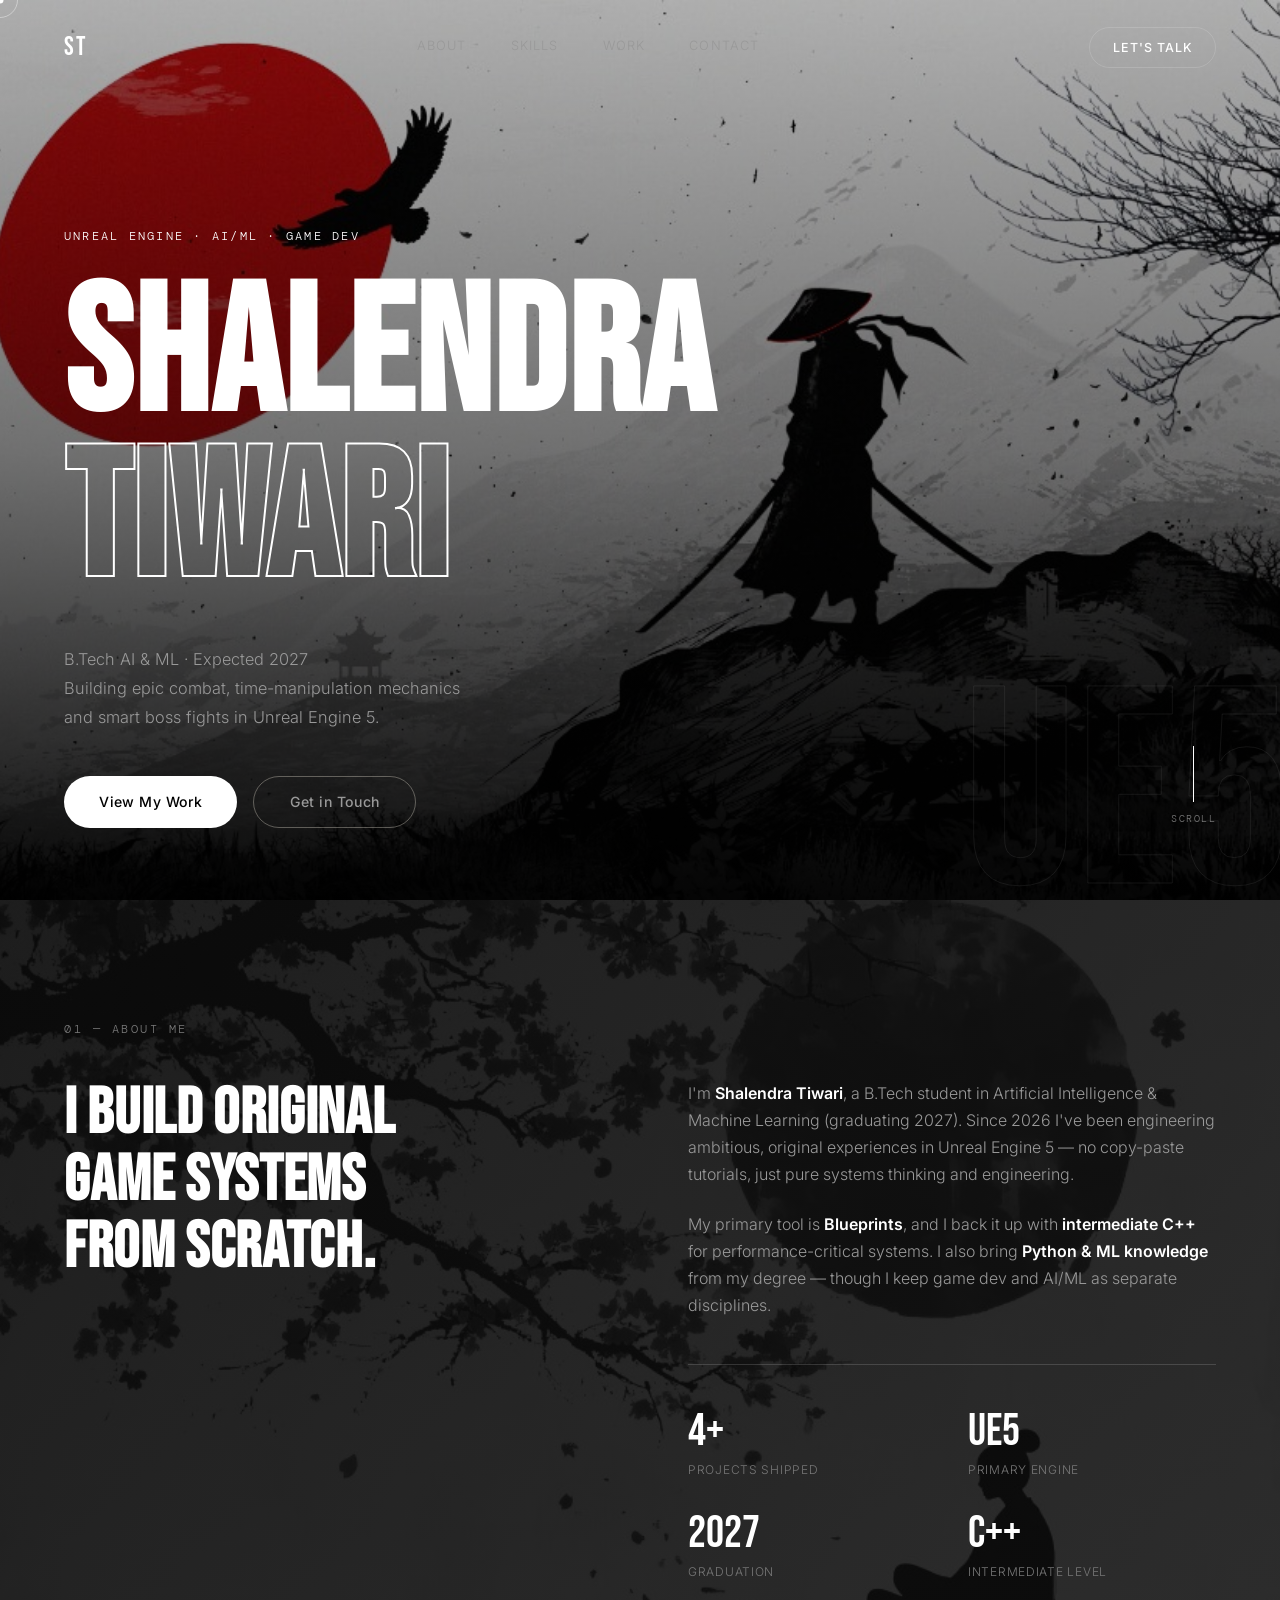
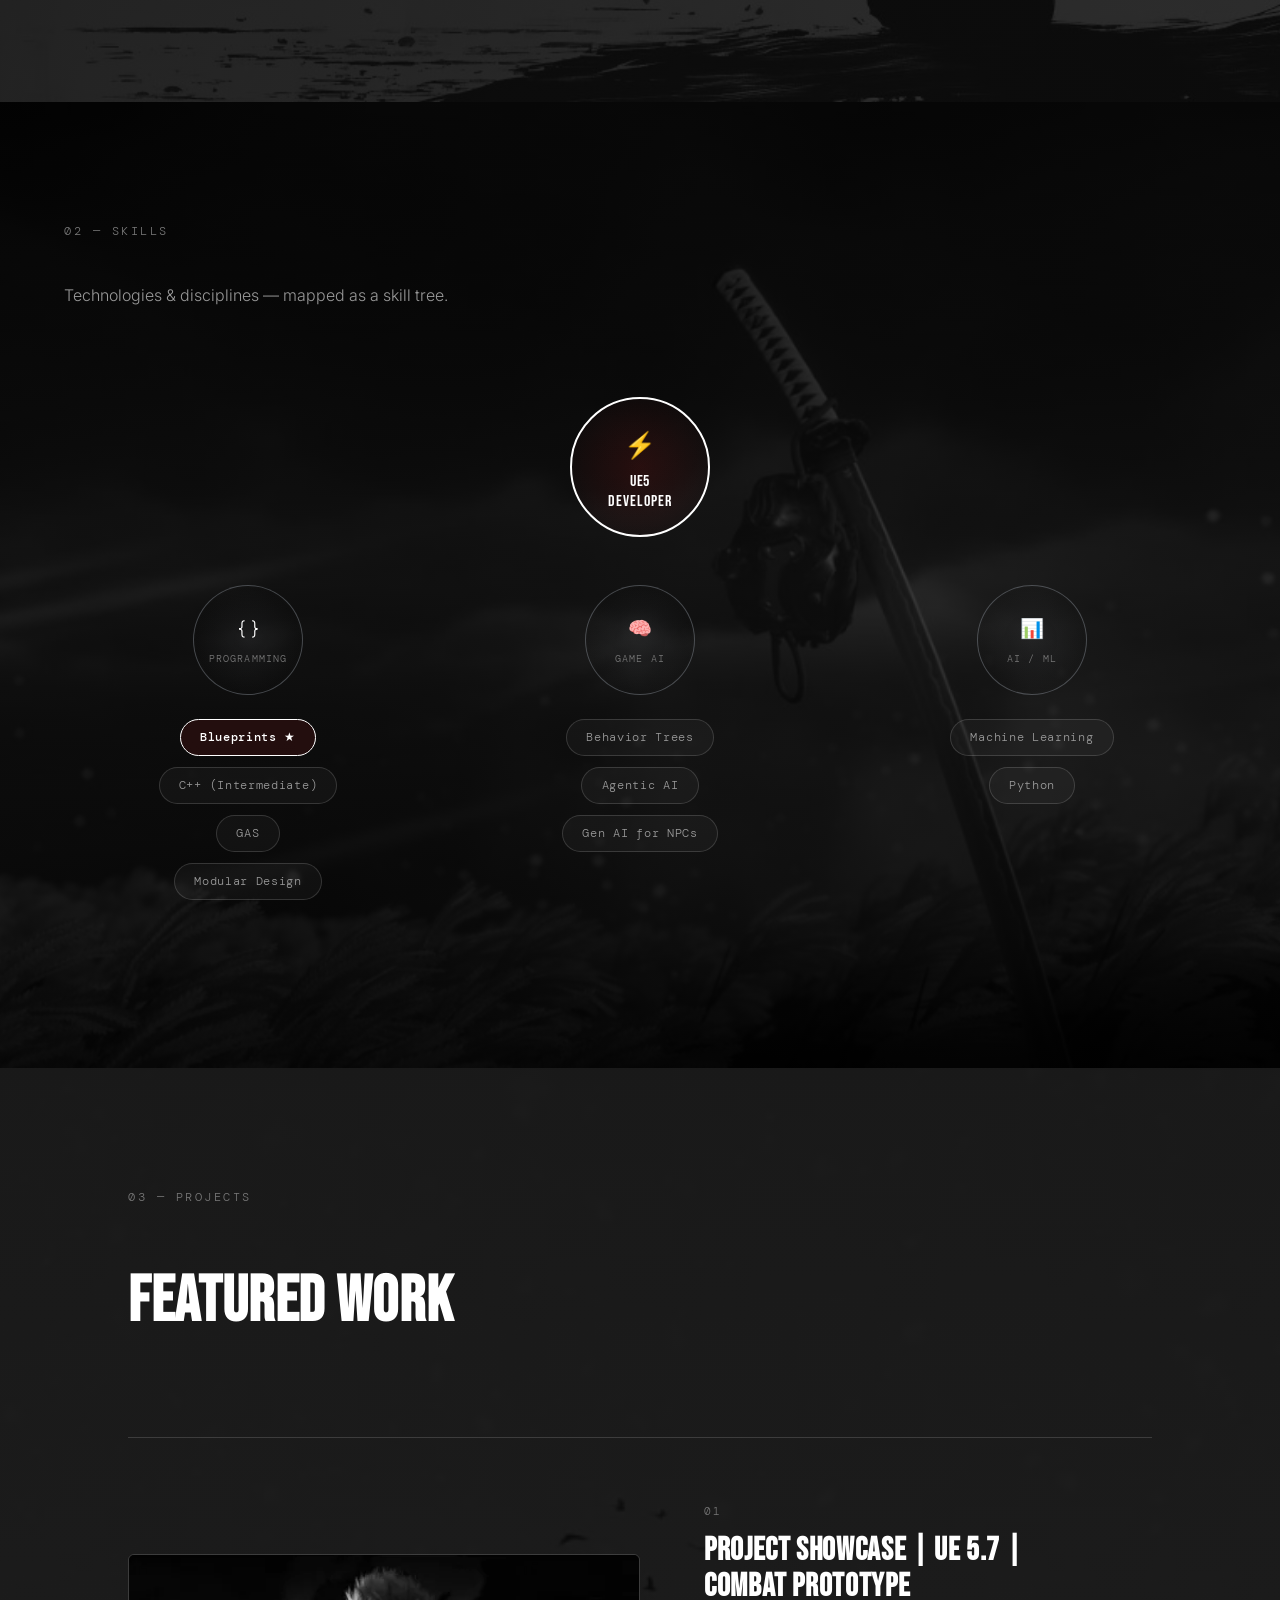
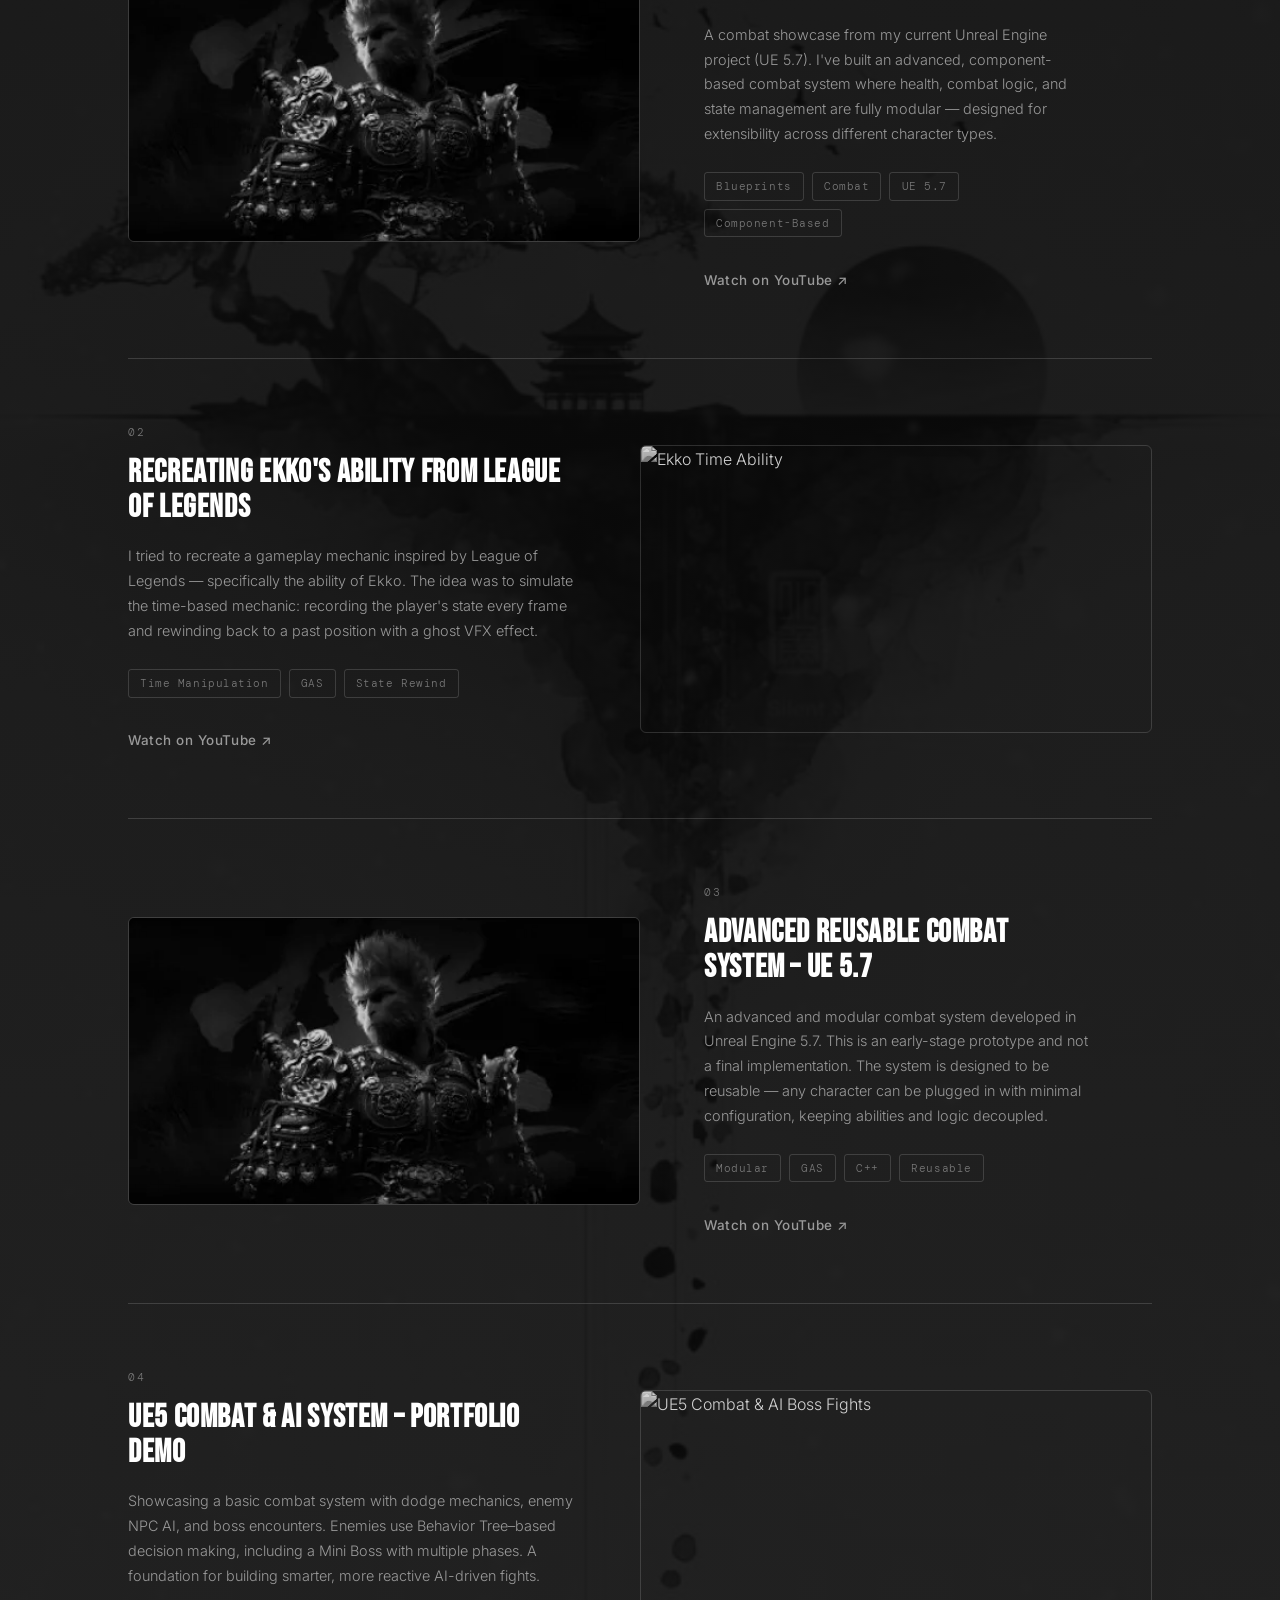
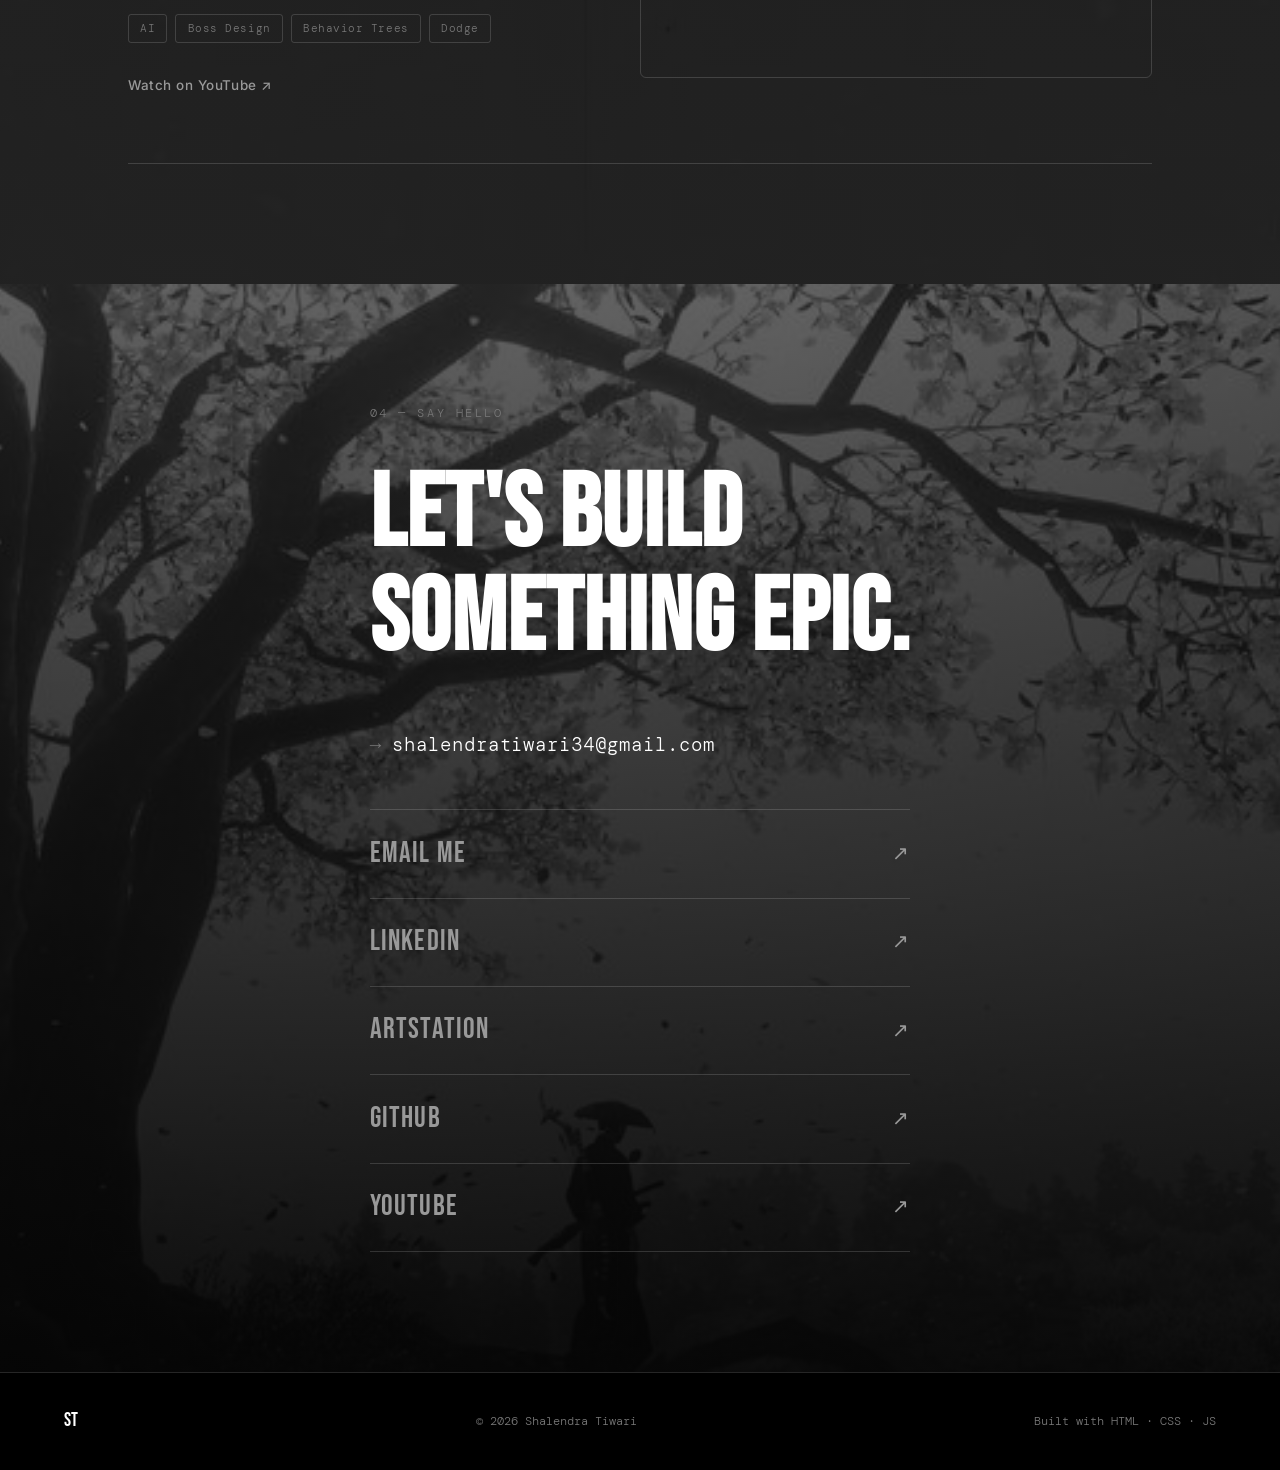
==== index.html @ 28f9e149 "Initial portfolio commit - Black & White cinematic design updated for mobile" ====
<!DOCTYPE html>
<html lang="en">
<head>
  <meta charset="UTF-8" />
  <meta name="viewport" content="width=device-width, initial-scale=1.0" />
  <title>Shalendra Tiwari — Unreal Engine Developer</title>
  <meta name="description" content="Portfolio of Shalendra Tiwari — B.Tech AI/ML student and Unreal Engine 5 game developer specialising in Blueprints, GAS, C++ and AI systems." />
  <link rel="preconnect" href="https://fonts.googleapis.com" />
  <link rel="preconnect" href="https://fonts.gstatic.com" crossorigin />
  <link href="https://fonts.googleapis.com/css2?family=Bebas+Neue&family=Inter:wght@300;400;500;600&family=DM+Mono:wght@300;400;500&display=swap" rel="stylesheet" />
  <link rel="stylesheet" href="style.css" />
</head>
<body>

  <div id="cur-dot"></div>
  <div id="cur-ring"></div>

  <!-- ═══ HEADER ═══ -->
  <header class="hdr">
    <a href="#" class="hdr-logo">ST</a>
    <nav class="hdr-nav">
      <a href="#about"   class="hdr-link">About</a>
      <a href="#skills"  class="hdr-link">Skills</a>
      <a href="#work"    class="hdr-link">Work</a>
      <a href="#contact" class="hdr-link">Contact</a>
    </nav>
    <a href="mailto:shalendratiwari34@gmail.com" class="hdr-cta">Let's Talk</a>
  </header>

  <!-- ═══ HERO — bg-samurai ═══ -->
  <section class="hero" id="home">
    <div class="sec-bg" style="background-image:url('img/bg-samurai.jpg')"></div>
    <div class="sec-ov"></div>
    <div class="sec-body">
      <p class="hero-eyebrow" data-reveal>Unreal Engine · AI/ML · Game Dev</p>
      <h1 class="hero-name" data-reveal data-delay="1">
        <span class="word">Shalendra</span>
        <span class="word word--outline">Tiwari</span>
      </h1>
      <p class="hero-desc" data-reveal data-delay="2">
        B.Tech AI &amp; ML · Expected 2027<br>
        Building epic combat, time-manipulation mechanics<br>
        and smart boss fights in Unreal Engine 5.
      </p>
      <div class="hero-actions" data-reveal data-delay="3">
        <a href="#work"    class="btn btn--fill">View My Work</a>
        <a href="#contact" class="btn btn--outline">Get in Touch</a>
      </div>
    </div>
    <span class="hero-deco" aria-hidden="true">UE5</span>
    <div class="hero-scroll">
      <div class="scroll-track"><div class="scroll-thumb"></div></div>
      <span>Scroll</span>
    </div>
  </section>

  <!-- ═══ ABOUT — bg-cherry ═══ -->
  <section class="section about" id="about">
    <div class="sec-bg" style="background-image:url('img/bg-cherry.png')"></div>
    <div class="sec-ov"></div>
    <div class="sec-body wrap">
      <span class="sec-label" data-reveal>01 — About me</span>
      <div class="about-grid">
        <h2 class="about-title" data-reveal data-delay="1">
          I build <em>original</em><br>game systems<br>from scratch.
        </h2>
        <div class="about-body">
          <p data-reveal data-delay="2">
            I'm <strong>Shalendra Tiwari</strong>, a B.Tech student in Artificial Intelligence
            &amp; Machine Learning (graduating 2027). Since 2026 I've been engineering
            ambitious, original experiences in Unreal Engine 5 — no copy-paste tutorials,
            just pure systems thinking and engineering.
          </p>
          <p data-reveal data-delay="3">
            My primary tool is <strong>Blueprints</strong>, and I back it up with
            <strong>intermediate C++</strong> for performance-critical systems. I also
            bring <strong>Python &amp; ML knowledge</strong> from my degree — though I keep
            game dev and AI/ML as separate disciplines.
          </p>
          <ul class="about-facts" data-reveal data-delay="4">
            <li><span class="fact-n">4+</span><span class="fact-l">Projects Shipped</span></li>
            <li><span class="fact-n">UE5</span><span class="fact-l">Primary Engine</span></li>
            <li><span class="fact-n">2027</span><span class="fact-l">Graduation</span></li>
            <li><span class="fact-n">C++</span><span class="fact-l">Intermediate Level</span></li>
          </ul>
        </div>
      </div>
    </div>
  </section>

  <!-- ═══ SKILLS — Animated Tree | bg-katana ═══ -->
  <section class="section skills" id="skills">
    <div class="sec-bg" style="background-image:url('img/bg-katana.png')"></div>
    <div class="sec-ov"></div>
    <div class="sec-body wrap">
      
      <span class="sec-label" data-reveal>02 — Skills</span>
      <p class="skills-intro" data-reveal data-delay="1">Technologies &amp; disciplines — mapped as a skill tree.</p>

      <div class="skill-tree-wrap" id="skillTreeWrap">
        <svg class="tree-svg" id="treeSvg" aria-hidden="true"></svg>

        <!-- ROOT -->
        <div class="tree-root">
          <div class="snode snode--root" id="sn-root" data-tree="root">
            <span class="snode-icon">⚡</span>
            <span class="snode-label">UE5<br>Developer</span>
          </div>
        </div>

        <!-- 3 BRANCHES: Programming | Game AI | AI/ML -->
        <div class="tree-cats">
          <!-- Programming -->
          <div class="tree-branch" data-branch="0">
            <div class="snode snode--cat" data-tree="cat">
              <span class="snode-icon">{ }</span>
              <span class="snode-label">Programming</span>
            </div>
            <div class="tree-leaves">
              <div class="snode snode--leaf snode--primary" data-tree="leaf">Blueprints ★</div>
              <div class="snode snode--leaf" data-tree="leaf">C++ (Intermediate)</div>
              <div class="snode snode--leaf" data-tree="leaf">GAS</div>
              <div class="snode snode--leaf" data-tree="leaf">Modular Design</div>
            </div>
          </div>
          <!-- Game AI -->
          <div class="tree-branch" data-branch="1">
            <div class="snode snode--cat" data-tree="cat">
              <span class="snode-icon">🧠</span>
              <span class="snode-label">Game AI</span>
            </div>
            <div class="tree-leaves">
              <div class="snode snode--leaf" data-tree="leaf">Behavior Trees</div>
              <div class="snode snode--leaf" data-tree="leaf">Agentic AI</div>
              <div class="snode snode--leaf" data-tree="leaf">Gen AI for NPCs</div>
              <div class="snode snode--leaf" data-tree="leaf">Boss AI Design</div>
            </div>
          </div>
          <!-- AI / ML -->
          <div class="tree-branch" data-branch="2">
            <div class="snode snode--cat" data-tree="cat">
              <span class="snode-icon">📊</span>
              <span class="snode-label">AI / ML</span>
            </div>
            <div class="tree-leaves">
              <div class="snode snode--leaf" data-tree="leaf">Machine Learning</div>
              <div class="snode snode--leaf" data-tree="leaf">Python</div>
              <div class="snode snode--leaf" data-tree="leaf">Neural Networks</div>
              <div class="snode snode--leaf" data-tree="leaf">Data Structures</div>
            </div>
          </div>
        </div>
      </div>
    </div>
  </section>

  <!-- ═══ WORK — bg-island ═══ -->
  <section class="section work" id="work">
    <div class="sec-bg" style="background-image:url('img/bg-island.png')"></div>
    <div class="sec-ov"></div>
    <div class="sec-body">
      <div class="wrap">
        <span class="sec-label" data-reveal>03 — Projects</span>
        <h2 class="work-title" data-reveal data-delay="1">Featured Work</h2>
      </div>

      <div class="projects wrap">
        <!-- 01 -->
        <article class="proj" data-reveal data-delay="1">
          <a href="https://youtu.be/UdiglbGRRr8" target="_blank" rel="noopener" class="proj-media">
            <img src="img/warrior.png" alt="UE 5.7 Combat Prototype" loading="lazy"/>
            <div class="proj-play"><svg viewBox="0 0 24 24" fill="currentColor"><path d="M8 5v14l11-7z"/></svg></div>
          </a>
          <div class="proj-info">
            <span class="proj-num">01</span>
            <h3 class="proj-name">Project Showcase | UE 5.7 | Combat Prototype</h3>
            <p class="proj-desc">A combat showcase from my current Unreal Engine project (UE 5.7). I've built an advanced, component-based combat system where health, combat logic, and state management are fully modular — designed for extensibility across different character types.</p>
            <div class="proj-tags"><span>Blueprints</span><span>Combat</span><span>UE 5.7</span><span>Component-Based</span></div>
            <a href="https://youtu.be/UdiglbGRRr8" target="_blank" rel="noopener" class="proj-link">Watch on YouTube ↗</a>
          </div>
        </article>

        <!-- 02 -->
        <article class="proj proj--flip" data-reveal data-delay="2">
          <a href="https://youtu.be/uNDN2MPngfc" target="_blank" rel="noopener" class="proj-media">
            <img src="https://img.youtube.com/vi/uNDN2MPngfc/maxresdefault.jpg" alt="Ekko Time Ability" loading="lazy"/>
            <div class="proj-play"><svg viewBox="0 0 24 24" fill="currentColor"><path d="M8 5v14l11-7z"/></svg></div>
          </a>
          <div class="proj-info">
            <span class="proj-num">02</span>
            <h3 class="proj-name">Recreating Ekko's Ability from League of Legends</h3>
            <p class="proj-desc">I tried to recreate a gameplay mechanic inspired by League of Legends — specifically the ability of Ekko. The idea was to simulate the time-based mechanic: recording the player's state every frame and rewinding back to a past position with a ghost VFX effect.</p>
            <div class="proj-tags"><span>Time Manipulation</span><span>GAS</span><span>State Rewind</span></div>
            <a href="https://youtu.be/uNDN2MPngfc" target="_blank" rel="noopener" class="proj-link">Watch on YouTube ↗</a>
          </div>
        </article>

        <!-- 03 -->
        <article class="proj" data-reveal data-delay="3">
          <a href="https://youtu.be/WINmKZlrN7U" target="_blank" rel="noopener" class="proj-media">
            <img src="img/warrior.png" alt="Advanced Reusable Combat System" loading="lazy"/>
            <div class="proj-play"><svg viewBox="0 0 24 24" fill="currentColor"><path d="M8 5v14l11-7z"/></svg></div>
          </a>
          <div class="proj-info">
            <span class="proj-num">03</span>
            <h3 class="proj-name">Advanced Reusable Combat System – UE 5.7</h3>
            <p class="proj-desc">An advanced and modular combat system developed in Unreal Engine 5.7. This is an early-stage prototype and not a final implementation. The system is designed to be reusable — any character can be plugged in with minimal configuration, keeping abilities and logic decoupled.</p>
            <div class="proj-tags"><span>Modular</span><span>GAS</span><span>C++</span><span>Reusable</span></div>
            <a href="https://youtu.be/WINmKZlrN7U" target="_blank" rel="noopener" class="proj-link">Watch on YouTube ↗</a>
          </div>
        </article>

        <!-- 04 -->
        <article class="proj proj--flip" data-reveal data-delay="4">
          <a href="https://youtu.be/wVdT-37f0YY" target="_blank" rel="noopener" class="proj-media">
            <img src="https://img.youtube.com/vi/wVdT-37f0YY/maxresdefault.jpg" alt="UE5 Combat & AI Boss Fights" loading="lazy"/>
            <div class="proj-play"><svg viewBox="0 0 24 24" fill="currentColor"><path d="M8 5v14l11-7z"/></svg></div>
          </a>
          <div class="proj-info">
            <span class="proj-num">04</span>
            <h3 class="proj-name">UE5 Combat &amp; AI System – Portfolio Demo</h3>
            <p class="proj-desc">Showcasing a basic combat system with dodge mechanics, enemy NPC AI, and boss encounters. Enemies use Behavior Tree–based decision making, including a Mini Boss with multiple phases. A foundation for building smarter, more reactive AI-driven fights.</p>
            <div class="proj-tags"><span>AI</span><span>Boss Design</span><span>Behavior Trees</span><span>Dodge</span></div>
            <a href="https://youtu.be/wVdT-37f0YY" target="_blank" rel="noopener" class="proj-link">Watch on YouTube ↗</a>
          </div>
        </article>
      </div>
    </div>
  </section>

  <!-- ═══ CONTACT — bg-bwtree ═══ -->
  <section class="section contact" id="contact">
    <div class="sec-bg" style="background-image:url('img/bg-bwtree.png')"></div>
    <div class="sec-ov"></div>
    <div class="sec-body wrap">
      
      <span class="sec-label" data-reveal>04 — Say Hello</span>
      <h2 class="contact-title" data-reveal data-delay="1">
        Let's build<br><em>something epic.</em>
      </h2>
      
      <div class="contact-email" data-reveal data-delay="2">
        shalendratiwari34@gmail.com
      </div>

      <div class="socials" data-reveal data-delay="3">
        <a href="mailto:shalendratiwari34@gmail.com" class="social-link">
          <span class="social-name">Email Me</span>
          <span class="social-arrow">↗</span>
        </a>
        <a href="https://www.linkedin.com/in/shalendra-tiwari-61aba335a" target="_blank" rel="noopener" class="social-link">
          <span class="social-name">LinkedIn</span>
          <span class="social-arrow">↗</span>
        </a>
        <a href="https://shal_ue.artstation.com/" target="_blank" rel="noopener" class="social-link">
          <span class="social-name">ArtStation</span>
          <span class="social-arrow">↗</span>
        </a>
        <a href="https://github.com/Shaktiman-cell" target="_blank" rel="noopener" class="social-link">
          <span class="social-name">GitHub</span>
          <span class="social-arrow">↗</span>
        </a>
        <a href="https://www.youtube.com/@shaktiman-cell" target="_blank" rel="noopener" class="social-link">
          <span class="social-name">YouTube</span>
          <span class="social-arrow">↗</span>
        </a>
      </div>
    </div>
    <div class="big-name" aria-hidden="true">SHALENDRA</div>
  </section>

  <!-- ═══ FOOTER ═══ -->
  <footer class="footer">
    <span class="footer-logo">ST</span>
    <span class="footer-copy">© 2026 Shalendra Tiwari</span>
    <span class="footer-stack">Built with HTML · CSS · JS</span>
  </footer>

  <script src="script.js"></script>
</body>
</html>
---- style.css ----
/* ═══════════════════════════════════════════════════════════════
   SHALENDRA TIWARI PORTFOLIO
   UNIFIED THEME: Pure Black & White Cinematic
   ═══════════════════════════════════════════════════════════════ */

/* ── TOKENS ──────────────────────────────────────────────────── */
:root {
  /* Core palette: Black, White, and Greys */
  --bg:       #000000;       /* pure black                        */
  --bg2:      #0a0a0a;       /* slightly lighter panels            */
  --bg3:      #111111;       /* card / hover surfaces              */
  --ivory:    #ffffff;       /* primary text — pure white          */
  --ivory2:   #999999;       /* secondary / muted text             */
  --red:      #ffffff;       /* replacing crimson with white       */
  --red-lt:   #ffffff;       /* highlight is white                 */
  --red-dim:  rgba(255,255,255,.18);
  --silver:   #777777;       /* mid-tone grey                      */
  --border:   rgba(255,255,255,.15);

  --f-dis:    'Bebas Neue', sans-serif;
  --f-body:   'Inter', sans-serif;
  --f-mono:   'DM Mono', monospace;
}

/* ── RESET ───────────────────────────────────────────────────── */
*, *::before, *::after { box-sizing: border-box; margin: 0; padding: 0; }
img { display: block; max-width: 100%; }
a { text-decoration: none; color: inherit; }
ul { list-style: none; }
html { scroll-behavior: smooth; font-size: 16px; }

body {
  background: var(--bg);
  color: var(--ivory);
  font-family: var(--f-body);
  font-weight: 300;
  line-height: 1.7;
  overflow-x: hidden;
  cursor: none;
}

::selection { background: var(--ivory); color: var(--bg); }

/* scrollbar */
::-webkit-scrollbar { width: 4px; }
::-webkit-scrollbar-track { background: var(--bg); }
::-webkit-scrollbar-thumb { background: #333333; border-radius: 2px; }
::-webkit-scrollbar-thumb:hover { background: var(--ivory); }

/* ── CURSOR ──────────────────────────────────────────────────── */
#cur-dot {
  position: fixed; width: 7px; height: 7px;
  background: var(--ivory);
  border-radius: 50%; pointer-events: none; z-index: 9999;
  transform: translate(-50%, -50%);
  transition: background .15s, transform .1s;
}
#cur-ring {
  position: fixed; width: 36px; height: 36px;
  border: 1px solid rgba(255,255,255,.4);
  border-radius: 50%; pointer-events: none; z-index: 9998;
  transform: translate(-50%, -50%);
  transition: width .25s, height .25s, border-color .25s;
}
body.hov #cur-dot  { background: var(--ivory); transform: translate(-50%,-50%) scale(2.5); }
body.hov #cur-ring { width: 54px; height: 54px; border-color: rgba(255,255,255,.6); }

/* ── LAYOUT ──────────────────────────────────────────────────── */
.wrap  { max-width: 1280px; margin: 0 auto; padding: 0 5vw; }
.section { padding: 120px 0; }

/* ── SCROLL REVEAL ───────────────────────────────────────────── */
[data-reveal] {
  opacity: 0; transform: translateY(36px);
  transition: opacity .8s cubic-bezier(.22,1,.36,1),
              transform .8s cubic-bezier(.22,1,.36,1);
}
[data-reveal].in { opacity: 1; transform: none; }
[data-delay="1"] { transition-delay: .1s; }
[data-delay="2"] { transition-delay: .22s; }
[data-delay="3"] { transition-delay: .36s; }
[data-delay="4"] { transition-delay: .5s; }

/* ── TYPOGRAPHY ──────────────────────────────────────────────── */
.sec-label {
  display: block; font-family: var(--f-mono);
  font-size: .72rem; letter-spacing: .22em; text-transform: uppercase;
  color: var(--silver); margin-bottom: 2.5rem;
}
em     { font-style: normal; color: var(--red-lt); }
strong { font-weight: 600; color: var(--ivory); }

/* ── BUTTONS ─────────────────────────────────────────────────── */
.btn {
  display: inline-flex; align-items: center; gap: .5rem;
  padding: .8rem 2.2rem; border-radius: 50px;
  font-family: var(--f-body); font-size: .88rem; font-weight: 500;
  letter-spacing: .03em; transition: all .3s; cursor: none;
}
.btn--fill   { background: var(--ivory); color: var(--bg); }
.btn--fill:hover { background: var(--red); color: var(--ivory); transform: translateY(-2px); }
.btn--outline { border: 1.5px solid rgba(232,226,212,.35); color: var(--ivory2); }
.btn--outline:hover { border-color: var(--ivory); color: var(--ivory); transform: translateY(-2px); }

/* ═══════════════════════════════════════════════════════════════
   SHARED BG LAYER SYSTEM
   Every section: bg-image + overlay + content(z2)
   ═══════════════════════════════════════════════════════════════ */
.hero, .about, .skills, .work, .contact {
  position: relative;
  overflow: hidden;
}
/* The photo layer */
.sec-bg {
  position: absolute; inset: 0;
  background-size: cover; background-position: center;
  background-repeat: no-repeat; z-index: 0;
  transition: transform 8s ease;
  filter: grayscale(100%); /* Make all images B&W */
}

/* KEEP HERO IMAGE NATIVE */
.hero .sec-bg { filter: none; }

/* Unified dark overlay — keeps all sections tonal */
.sec-ov {
  position: absolute; inset: 0; z-index: 1;
  background: var(--sec-ov-grad, linear-gradient(to bottom,
    rgba(0,0,0,.82) 0%,
    rgba(0,0,0,.70) 60%,
    rgba(0,0,0,.88) 100%));
}
/* Content sits above overlay */
.sec-body { position: relative; z-index: 2; }

/* ═══════════════════════════════════════════════════════════════
   HEADER
   ═══════════════════════════════════════════════════════════════ */
.hdr {
  position: fixed; top: 0; left: 0; right: 0; z-index: 800;
  display: flex; align-items: center; justify-content: space-between;
  padding: 1.6rem 5vw;
  transition: background .4s, backdrop-filter .4s, padding .4s, border-color .4s;
}
.hdr.stuck {
  background: rgba(0,0,0,.92);
  backdrop-filter: blur(20px);
  border-bottom: 1px solid var(--border);
  padding: 1rem 5vw;
}
.hdr-logo {
  font-family: var(--f-dis); font-size: 1.6rem; letter-spacing: .06em;
  color: var(--ivory);
}
.hdr-nav { display: flex; gap: 2.8rem; }
.hdr-link {
  font-size: .8rem; color: var(--ivory2); letter-spacing: .08em; text-transform: uppercase;
  position: relative; padding-bottom: 2px; transition: color .2s;
}
.hdr-link::after {
  content: ''; position: absolute; bottom: 0; left: 0; right: 0; height: 1px;
  background: var(--red); transform: scaleX(0); transform-origin: left; transition: transform .3s;
}
.hdr-link:hover { color: var(--ivory); }
.hdr-link:hover::after { transform: scaleX(1); }
.hdr-cta {
  font-size: .78rem; font-weight: 500; letter-spacing: .08em; text-transform: uppercase;
  color: var(--ivory); border: 1px solid var(--border); border-radius: 50px;
  padding: .55rem 1.4rem; transition: all .3s;
}
.hdr-cta:hover { background: var(--red); border-color: var(--red); }

/* Red dot active indicator */
.hdr-link.active { color: var(--ivory); }
.hdr-link.active::after { transform: scaleX(1); }

/* ═══════════════════════════════════════════════════════════════
   HERO  — bg-samurai.jpg (native colours)
   ═══════════════════════════════════════════════════════════════ */
.hero {
  min-height: 100svh;
  display: flex; align-items: flex-end;
  padding: 0 5vw 8vh;
  --sec-ov-grad: linear-gradient(
    to top,
    rgba(0,0,0,.95) 0%,
    rgba(0,0,0,.55) 50%,
    rgba(0,0,0,.3)  100%);
}
.hero .sec-body { max-width: 960px; }

.hero-eyebrow {
  font-family: var(--f-mono); font-size: .78rem; letter-spacing: .18em;
  text-transform: uppercase; color: var(--ivory); margin-bottom: 1.8rem;
}
.hero-name {
  font-family: var(--f-dis); font-size: clamp(5.5rem, 14vw, 13rem);
  line-height: .92; letter-spacing: .01em; margin-bottom: 2.4rem;
  display: flex; flex-direction: column; color: var(--ivory);
}
.word { display: block; }
.word--outline { color: transparent; -webkit-text-stroke: 2px var(--ivory); }

.hero-desc {
  font-size: 1.02rem; color: var(--ivory2); line-height: 1.78;
  margin-bottom: 2.8rem; max-width: 520px;
}
.hero-desc em { color: var(--ivory); }
.hero-actions { display: flex; gap: 1rem; flex-wrap: wrap; }

.hero-deco {
  position: absolute; right: -0.04em; bottom: -0.14em; z-index: 1;
  font-family: var(--f-dis); font-size: clamp(8rem, 22vw, 22rem);
  color: transparent; -webkit-text-stroke: 1px rgba(255,255,255,.07);
  user-select: none; pointer-events: none; line-height: 1;
}
.hero-scroll {
  position: absolute; right: 5vw; bottom: 8vh; z-index: 2;
  display: flex; flex-direction: column; align-items: center; gap: .6rem;
  font-family: var(--f-mono); font-size: .62rem;
  letter-spacing: .15em; text-transform: uppercase; color: var(--silver);
}
.scroll-track { width: 1px; height: 56px; background: rgba(255,255,255,.25); position: relative; overflow: hidden; }
.scroll-thumb { position: absolute; inset: 0; background: var(--ivory); animation: scrollDown 2s ease-in-out infinite; }
@keyframes scrollDown { 0%{transform:translateY(-100%)} 50%{transform:translateY(0)} 100%{transform:translateY(100%)} }

/* ═══════════════════════════════════════════════════════════════
   ABOUT  — bg-cherry.png (B&W)
   ═══════════════════════════════════════════════════════════════ */
.about {
  --sec-ov-grad: linear-gradient(
    135deg,
    rgba(10,10,10,.91) 0%,
    rgba(10,10,10,.84) 100%);
}
.about .sec-body { max-width: 1280px; margin: 0 auto; padding: 0 5vw; }
.about-grid { display: grid; grid-template-columns: 1fr 1fr; gap: 6rem; align-items: start; }
.about-title {
  font-family: var(--f-dis); color: var(--ivory);
  font-size: clamp(2.8rem, 5vw, 4.5rem);
  line-height: 1.05; letter-spacing: .01em;
}
.about-body p { color: var(--ivory2); margin-bottom: 1.4rem; font-size: 1rem; }

.about-facts {
  display: grid; grid-template-columns: repeat(2,1fr); gap: 2rem;
  margin-top: 2.8rem; padding-top: 2.8rem;
  border-top: 1px solid var(--border);
}
.fact-n { display: block; font-family: var(--f-dis); font-size: 2.8rem; color: var(--ivory); line-height: 1; }
.fact-l { display: block; font-size: .75rem; color: var(--silver); margin-top: .3rem; letter-spacing: .06em; text-transform: uppercase; }

/* ═══════════════════════════════════════════════════════════════
   SKILLS TREE  — bg-katana.png (B&W)
   Tree line colours: silver/white
   ═══════════════════════════════════════════════════════════════ */
.skills {
  --sec-ov-grad: linear-gradient(
    to bottom,
    rgba(0,0,0,.88) 0%,
    rgba(15,15,15,.80) 50%,
    rgba(0,0,0,.92) 100%);
  background: var(--bg2); /* fallback */
}
.skills .sec-body { max-width: 1280px; margin: 0 auto; padding: 0 5vw; }
.skills-intro { font-size: 1rem; color: var(--ivory2); margin-bottom: 3.5rem; }

/* Tree wrap */
.skill-tree-wrap { position: relative; padding: 2rem 0 3rem; }

.tree-svg {
  position: absolute; inset: 0; width: 100%; height: 100%;
  pointer-events: none; z-index: 0; overflow: visible;
}
/* Steel-coloured lines to match the katana */
.tree-svg line {
  stroke: rgba(138,144,153,.4);
  stroke-width: 1.5; stroke-dasharray: 600; stroke-dashoffset: 600;
  transition: stroke-dashoffset .65s cubic-bezier(.22,1,.36,1), stroke .4s, filter .4s;
}
.tree-svg line.drawn  { stroke-dashoffset: 0; }
.tree-svg line.lit    { stroke: var(--red-lt); filter: drop-shadow(0 0 6px rgba(196,30,30,.6)); }

.tree-root { display: flex; justify-content: center; margin-bottom: 3rem; position: relative; z-index: 1; }

.snode {
  position: relative; z-index: 1;
  display: flex; flex-direction: column; align-items: center; gap: 6px; text-align: center;
  opacity: 0; transform: translateY(20px);
  transition: opacity .55s ease, transform .55s ease, box-shadow .3s, border-color .3s;
}
.snode.visible { opacity: 1; transform: none; }

/* Root node — crimson glow */
.snode--root {
  width: 140px; height: 140px; border-radius: 50%;
  border: 2px solid var(--red);
  background: radial-gradient(circle, rgba(196,30,30,.15) 0%, rgba(196,30,30,.03) 70%);
  justify-content: center; cursor: default;
}
.snode--root:hover { box-shadow: 0 0 40px rgba(196,30,30,.35); border-color: var(--red-lt); }
.snode--root .snode-icon { font-size: 1.6rem; }
.snode--root .snode-label { font-family: var(--f-dis); font-size: 1rem; letter-spacing: .06em; color: var(--ivory); line-height: 1.2; }

/* Category nodes — steel silver */
.snode--cat {
  width: 110px; height: 110px; border-radius: 50%;
  border: 1.5px solid rgba(138,144,153,.45);
  background: radial-gradient(circle, rgba(138,144,153,.08) 0%, transparent 70%);
  justify-content: center; cursor: default;
}
.snode--cat:hover { border-color: var(--silver); box-shadow: 0 0 18px rgba(138,144,153,.25); }
.snode--cat .snode-icon { font-size: 1.2rem; }
.snode--cat .snode-label { font-family: var(--f-mono); font-size: .65rem; letter-spacing: .1em; color: var(--silver); text-transform: uppercase; }

/* Leaf nodes */
.snode--leaf {
  padding: .5rem 1.2rem; border-radius: 30px;
  border: 1px solid var(--border);
  background: rgba(232,226,212,.04);
  font-family: var(--f-mono); font-size: .72rem; letter-spacing: .06em;
  color: var(--ivory2); white-space: nowrap; cursor: default;
  transition: opacity .55s, transform .55s, background .3s, border-color .3s, color .3s;
}
.snode--leaf:hover { background: rgba(196,30,30,.1); border-color: rgba(196,30,30,.45); color: var(--red-lt); }
/* Primary skill highlight */
.snode--primary { border-color: var(--red) !important; background: rgba(196,30,30,.12) !important; color: var(--red-lt) !important; font-weight: 500; }

.tree-cats { display: grid; grid-template-columns: repeat(3, 1fr); gap: 1.5rem; position: relative; z-index: 1; }
.tree-branch { display: flex; flex-direction: column; align-items: center; gap: 1.5rem; }
.tree-leaves { display: flex; flex-direction: column; align-items: center; gap: .65rem; }

/* ═══════════════════════════════════════════════════════════════
   PROJECTS  — bg-island.png (B&W)
   ═══════════════════════════════════════════════════════════════ */
.work {
  --sec-ov-grad: linear-gradient(
    to bottom,
    rgba(10,10,10,.93) 0%,
    rgba(10,10,10,.89) 100%);
  background: var(--bg2);
}
.work .sec-body { max-width: 1280px; margin: 0 auto; padding: 0 5vw; }
.work-title {
  font-family: var(--f-dis); font-size: clamp(2.8rem, 5vw, 4.5rem);
  letter-spacing: .01em; margin-bottom: 5rem; color: var(--ivory);
}
.projects { display: flex; flex-direction: column; }

.proj {
  display: grid; grid-template-columns: 1fr 1fr;
  border-top: 1px solid var(--border); padding: 4rem 0;
  align-items: center; transition: background .3s;
}
.proj:last-child { border-bottom: 1px solid var(--border); }
.proj:hover { background: rgba(255,255,255,.02); }
.proj--flip .proj-media { order: 2; }
.proj--flip .proj-info  { order: 1; }

.proj-media {
  position: relative; overflow: hidden;
  border-radius: 6px; aspect-ratio: 16/9; display: block;
  border: 1px solid var(--border);
}
.proj-media img {
  width: 100%; height: 100%; object-fit: cover;
  filter: grayscale(100%) brightness(.82);
  transition: transform .6s cubic-bezier(.22,1,.36,1), filter .4s;
}
.proj:hover .proj-media img { transform: scale(1.04); filter: grayscale(100%) brightness(1); }
.proj-play {
  position: absolute; inset: 0;
  display: flex; align-items: center; justify-content: center;
  background: rgba(0,0,0,0); transition: background .35s;
}
.proj-play svg { width: 52px; height: 52px; color: #fff; opacity: 0; transform: scale(.7); transition: opacity .3s, transform .3s; filter: drop-shadow(0 2px 14px rgba(0,0,0,.7)); }
.proj:hover .proj-play { background: rgba(0,0,0,.32); }
.proj:hover .proj-play svg { opacity: 1; transform: scale(1); }

.proj-info { padding: 0 4rem; }
.proj--flip .proj-info { padding: 0 4rem 0 0; }
.proj-num { font-family: var(--f-mono); font-size: .7rem; color: var(--silver); letter-spacing: .2em; display: block; margin-bottom: .8rem; }
.proj-name { font-family: var(--f-dis); font-size: clamp(1.5rem, 2.5vw, 2.2rem); letter-spacing: .02em; line-height: 1.1; margin-bottom: 1.2rem; color: var(--ivory); }
.proj-desc { font-size: .9rem; color: var(--ivory2); line-height: 1.72; margin-bottom: 1.6rem; }
.proj-tags { display: flex; flex-wrap: wrap; gap: .5rem; margin-bottom: 1.8rem; }
.proj-tags span { font-family: var(--f-mono); font-size: .68rem; color: var(--silver); border: 1px solid rgba(255,255,255,.15); border-radius: 3px; padding: .25rem .7rem; letter-spacing: .05em; }
.proj-link { font-size: .84rem; font-weight: 500; color: var(--ivory2); letter-spacing: .04em; position: relative; display: inline-block; padding-bottom: 2px; transition: color .2s; }
.proj-link::after { content: ''; position: absolute; bottom: 0; left: 0; width: 100%; height: 1px; background: var(--ivory); transform: scaleX(0); transform-origin: left; transition: transform .3s; }
.proj-link:hover { color: var(--ivory); }
.proj-link:hover::after { transform: scaleX(1); }

/* ═══════════════════════════════════════════════════════════════
   CONTACT  — bg-bwtree.png (B&W)
   ═══════════════════════════════════════════════════════════════ */
.contact {
  min-height: 70vh; display: flex; align-items: flex-start;
  --sec-ov-grad: linear-gradient(
    to top,
    rgba(5,5,5,.96) 0%,
    rgba(10,10,10,.80) 55%,
    rgba(15,15,15,.65) 100%);
}
.contact .sec-body { max-width: 1280px; margin: 0 auto; padding: 0 5vw; }
.contact-title {
  font-family: var(--f-dis); font-size: clamp(3.5rem, 8vw, 7rem);
  line-height: 1.02; letter-spacing: .01em; margin-bottom: 3.5rem; color: var(--ivory);
}
.contact .sec-label { color: var(--silver); }
.contact em { color: var(--ivory); }

/* Email shown as big direct text */
.contact-email {
  font-family: var(--f-mono); font-size: clamp(.9rem, 1.8vw, 1.2rem);
  color: var(--ivory); letter-spacing: .05em;
  margin-bottom: 3rem; display: flex; align-items: center; gap: .6rem;
}
.contact-email::before { content: '→'; color: var(--silver); }

.socials { display: flex; flex-direction: column; }
.social-link {
  display: flex; align-items: center; justify-content: space-between;
  border-top: 1px solid var(--border); padding: 1.2rem 0;
  font-size: clamp(1.2rem, 2.5vw, 1.8rem);
  font-family: var(--f-dis); letter-spacing: .04em;
  color: var(--ivory2); transition: color .25s, padding-left .3s;
}
.social-link:last-child { border-bottom: 1px solid var(--border); }
.social-link:hover { color: var(--ivory); padding-left: 1.2rem; }
.social-arrow { font-size: .7em; transition: transform .3s; }
.social-link:hover .social-arrow { transform: translate(3px,-3px); color: var(--ivory); }

.big-name {
  position: absolute; bottom: -.12em; left: 5vw; right: 0; z-index: 0;
  font-family: var(--f-dis); font-size: clamp(6rem, 16vw, 16rem);
  color: transparent; -webkit-text-stroke: 1px rgba(255,255,255,.06);
  user-select: none; pointer-events: none; line-height: 1; white-space: nowrap;
}

/* ═══════════════════════════════════════════════════════════════
   FOOTER
   ═══════════════════════════════════════════════════════════════ */
.footer {
  border-top: 1px solid var(--border); padding: 2rem 5vw;
  background: var(--bg);
  display: flex; align-items: center; justify-content: space-between; flex-wrap: wrap; gap: 1rem;
  font-family: var(--f-mono); font-size: .72rem; color: var(--silver);
}
.footer-logo { font-family: var(--f-dis); font-size: 1.2rem; color: var(--ivory); }

/* ═══════════════════════════════════════════════════════════════
   RESPONSIVE
   ═══════════════════════════════════════════════════════════════ */
@media (max-width: 900px) {
  .about-grid { grid-template-columns: 1fr; gap: 3rem; }
  .proj { grid-template-columns: 1fr; }
  .proj--flip .proj-media { order: unset; }
  .proj--flip .proj-info  { order: unset; }
  .proj-info, .proj--flip .proj-info { padding: 0; }
  .hdr-nav { display: none; }
  .tree-cats { grid-template-columns: repeat(3, 1fr); }
}
@media (max-width: 640px) {
  .section { padding: 80px 0; }
  .hero { padding: 0 5vw 12vh; justify-content: flex-start; align-items: center; text-align: left; }
  .hero-name { font-size: clamp(3.2rem, 15vw, 6rem); margin-top: 10vh; }
  .hero-scroll, .hero-deco { display: none; }
  .about-facts { grid-template-columns: 1fr 1fr; }
  .contact-title { font-size: clamp(2.5rem, 11vw, 4rem); }
  .tree-cats { grid-template-columns: 1fr; gap: 3rem; }
  .snode--root { width: 110px; height: 110px; }
  .snode--cat  { width: 90px; height: 90px; }
  .social-link { font-size: 1.2rem; }
}
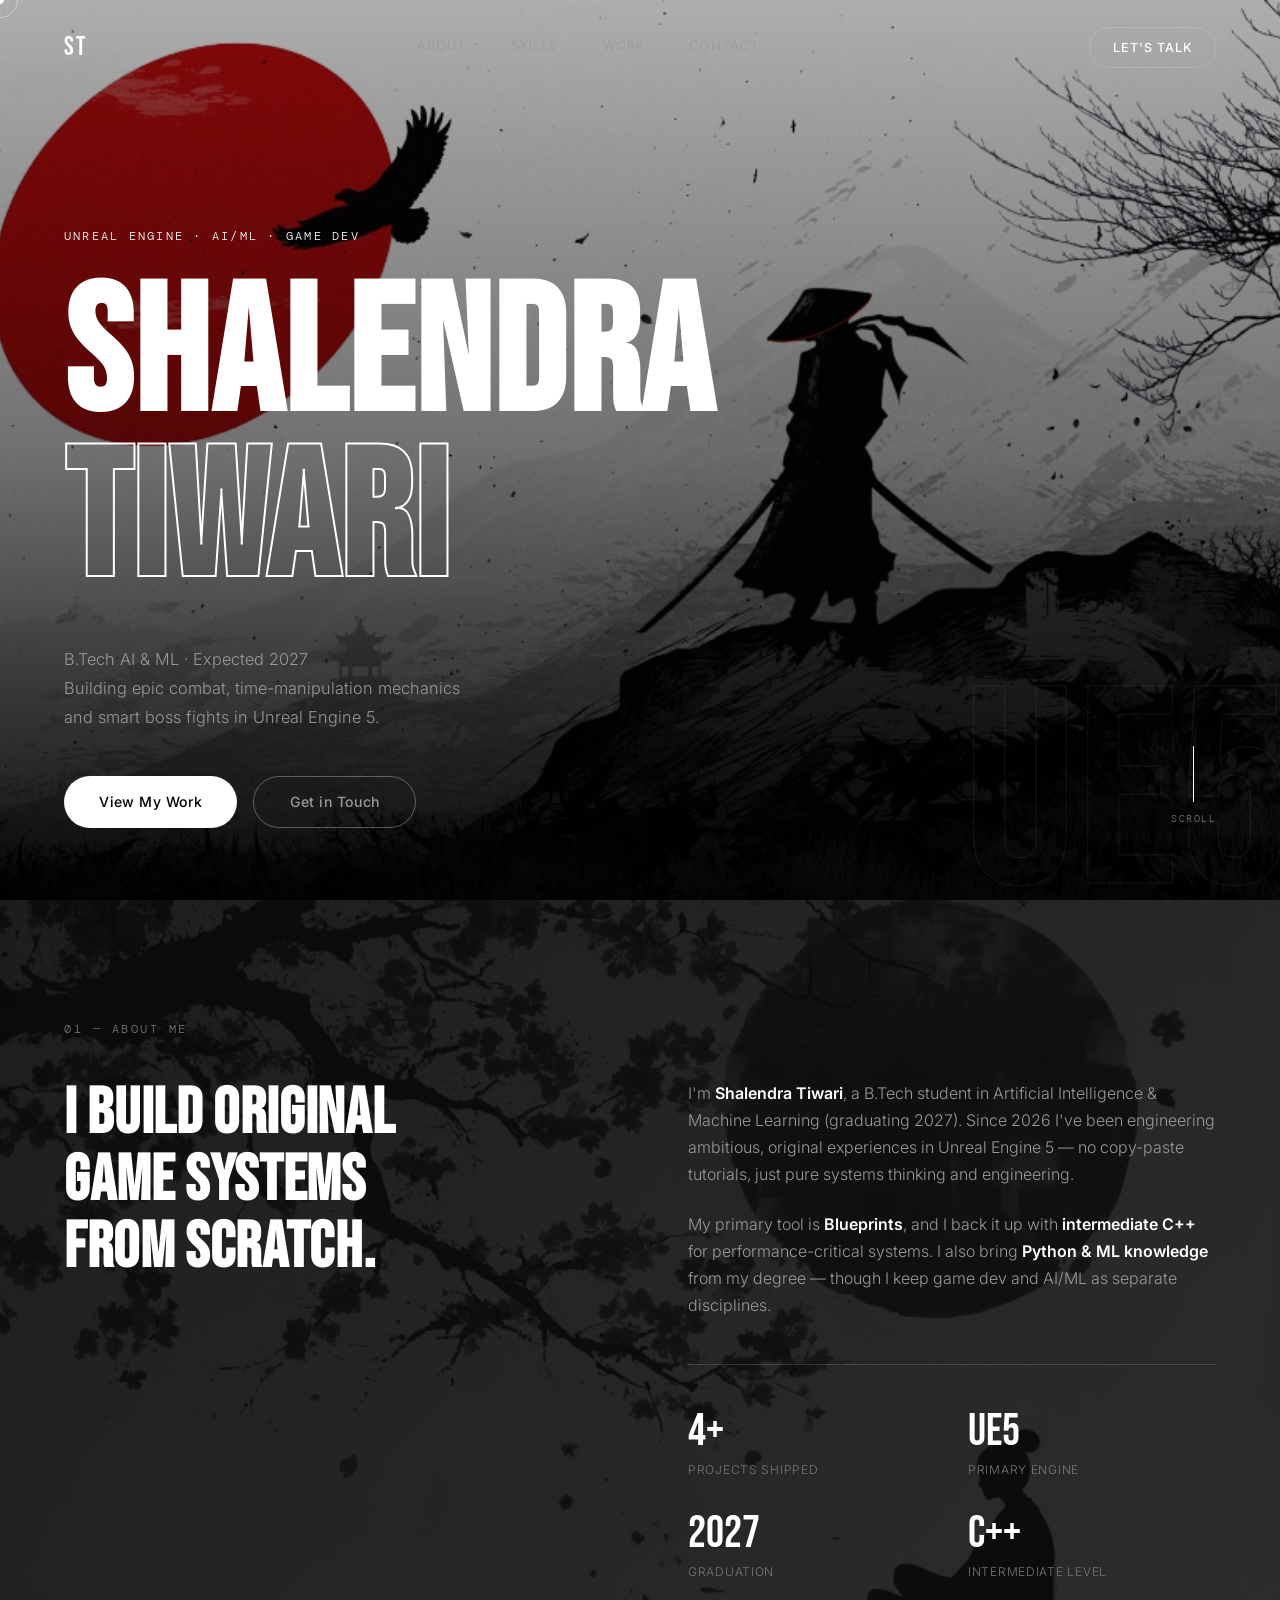
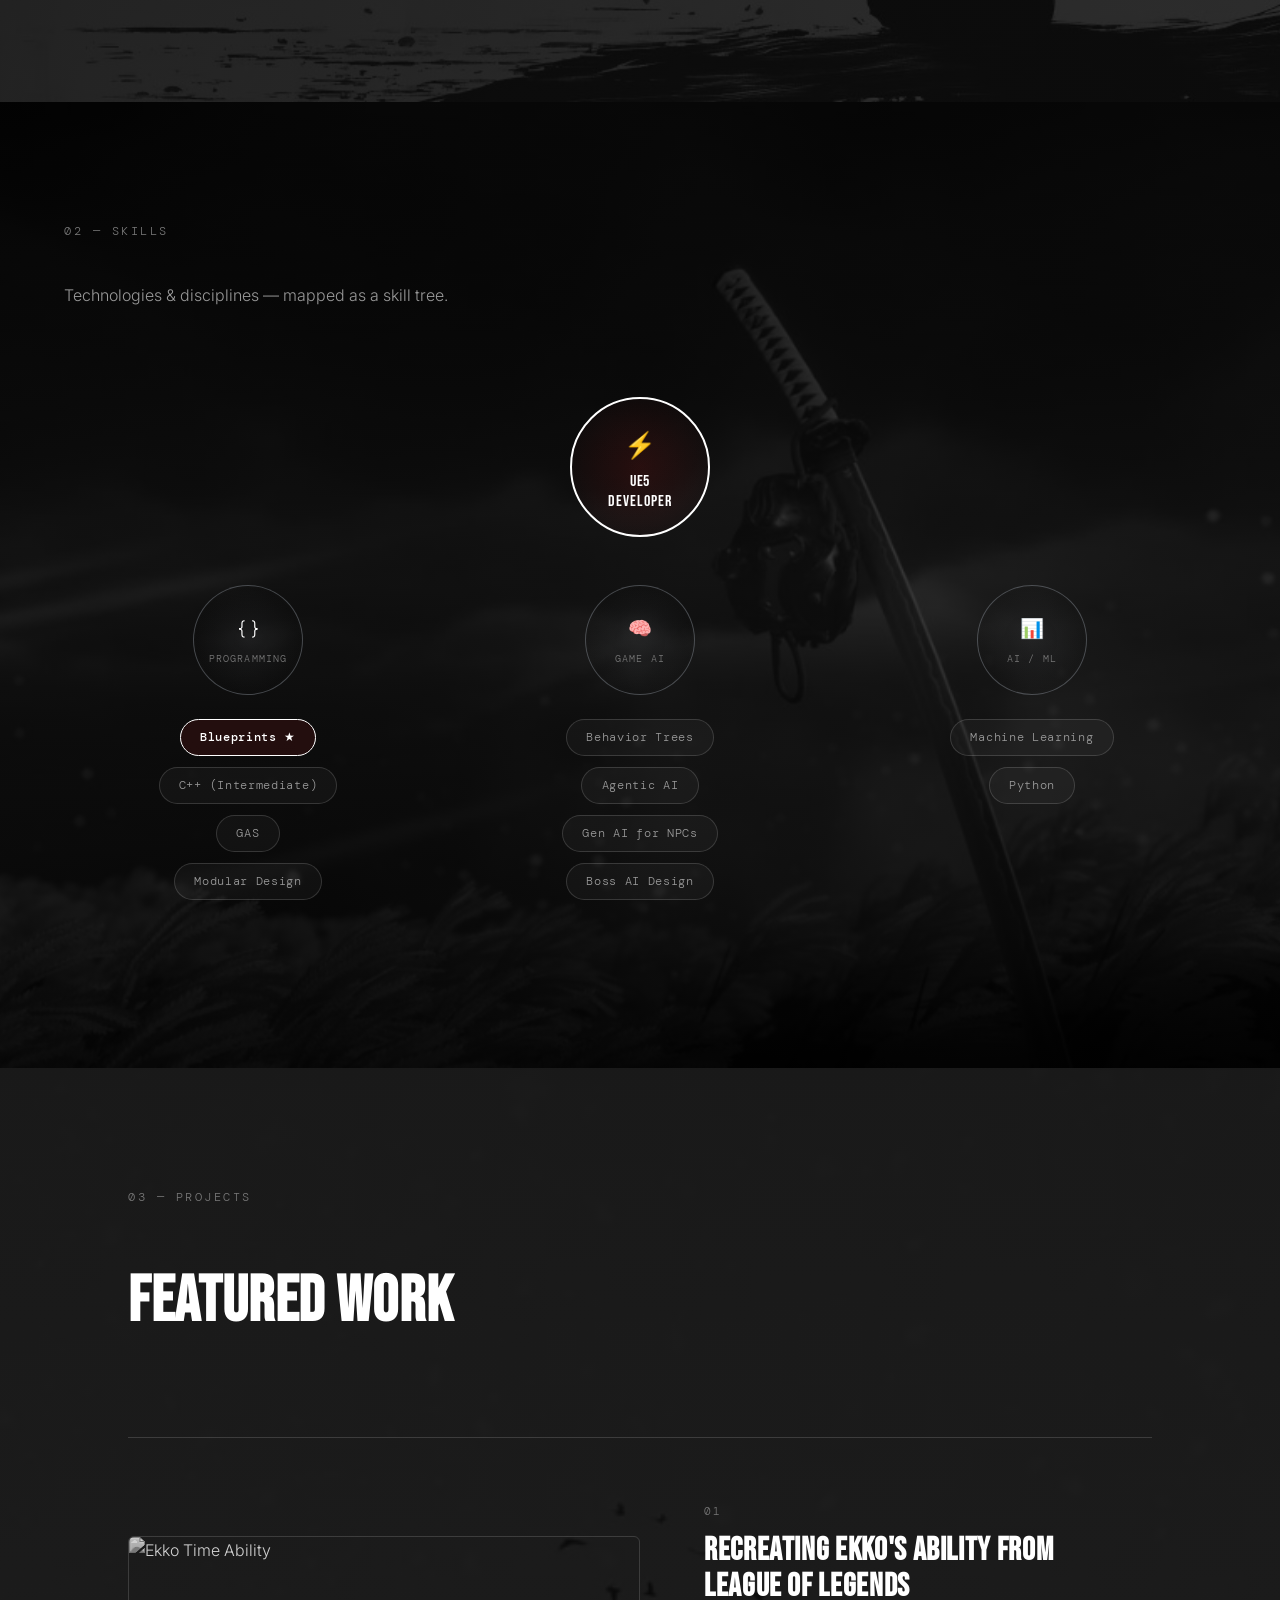
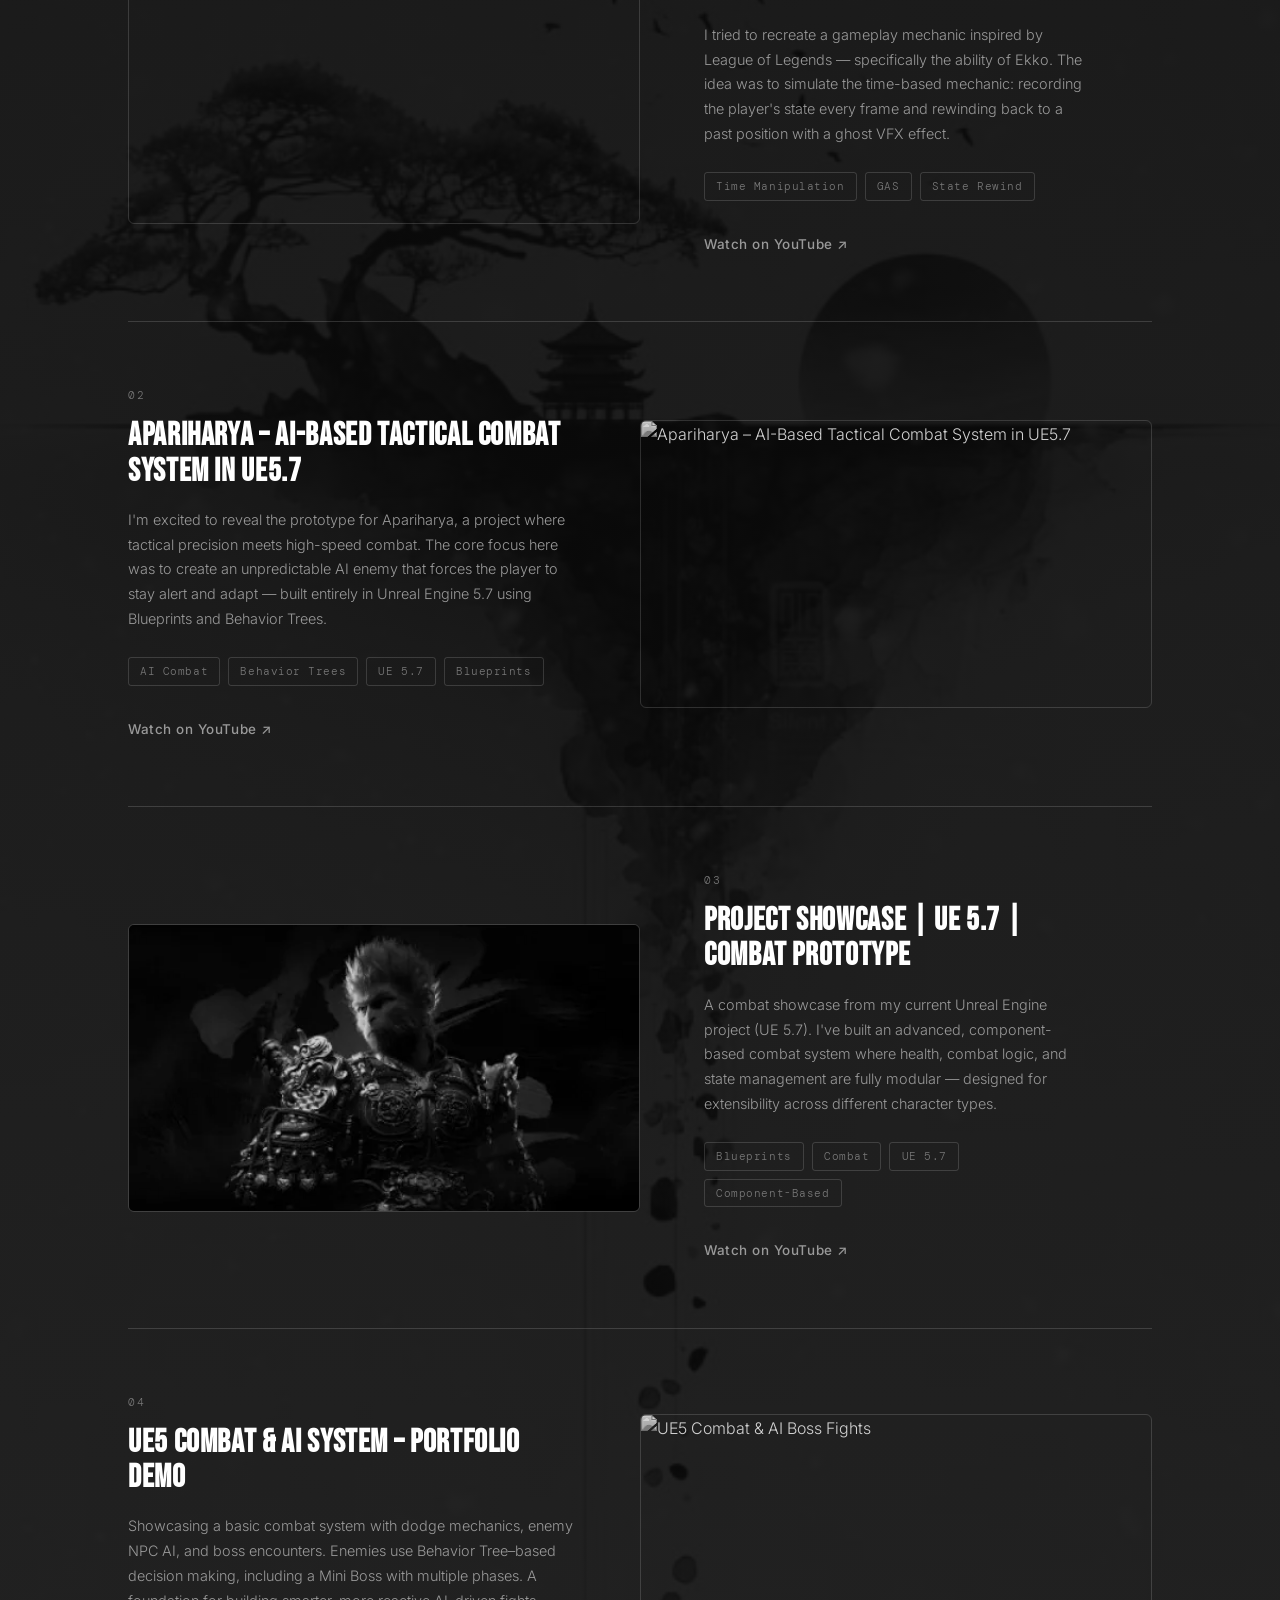
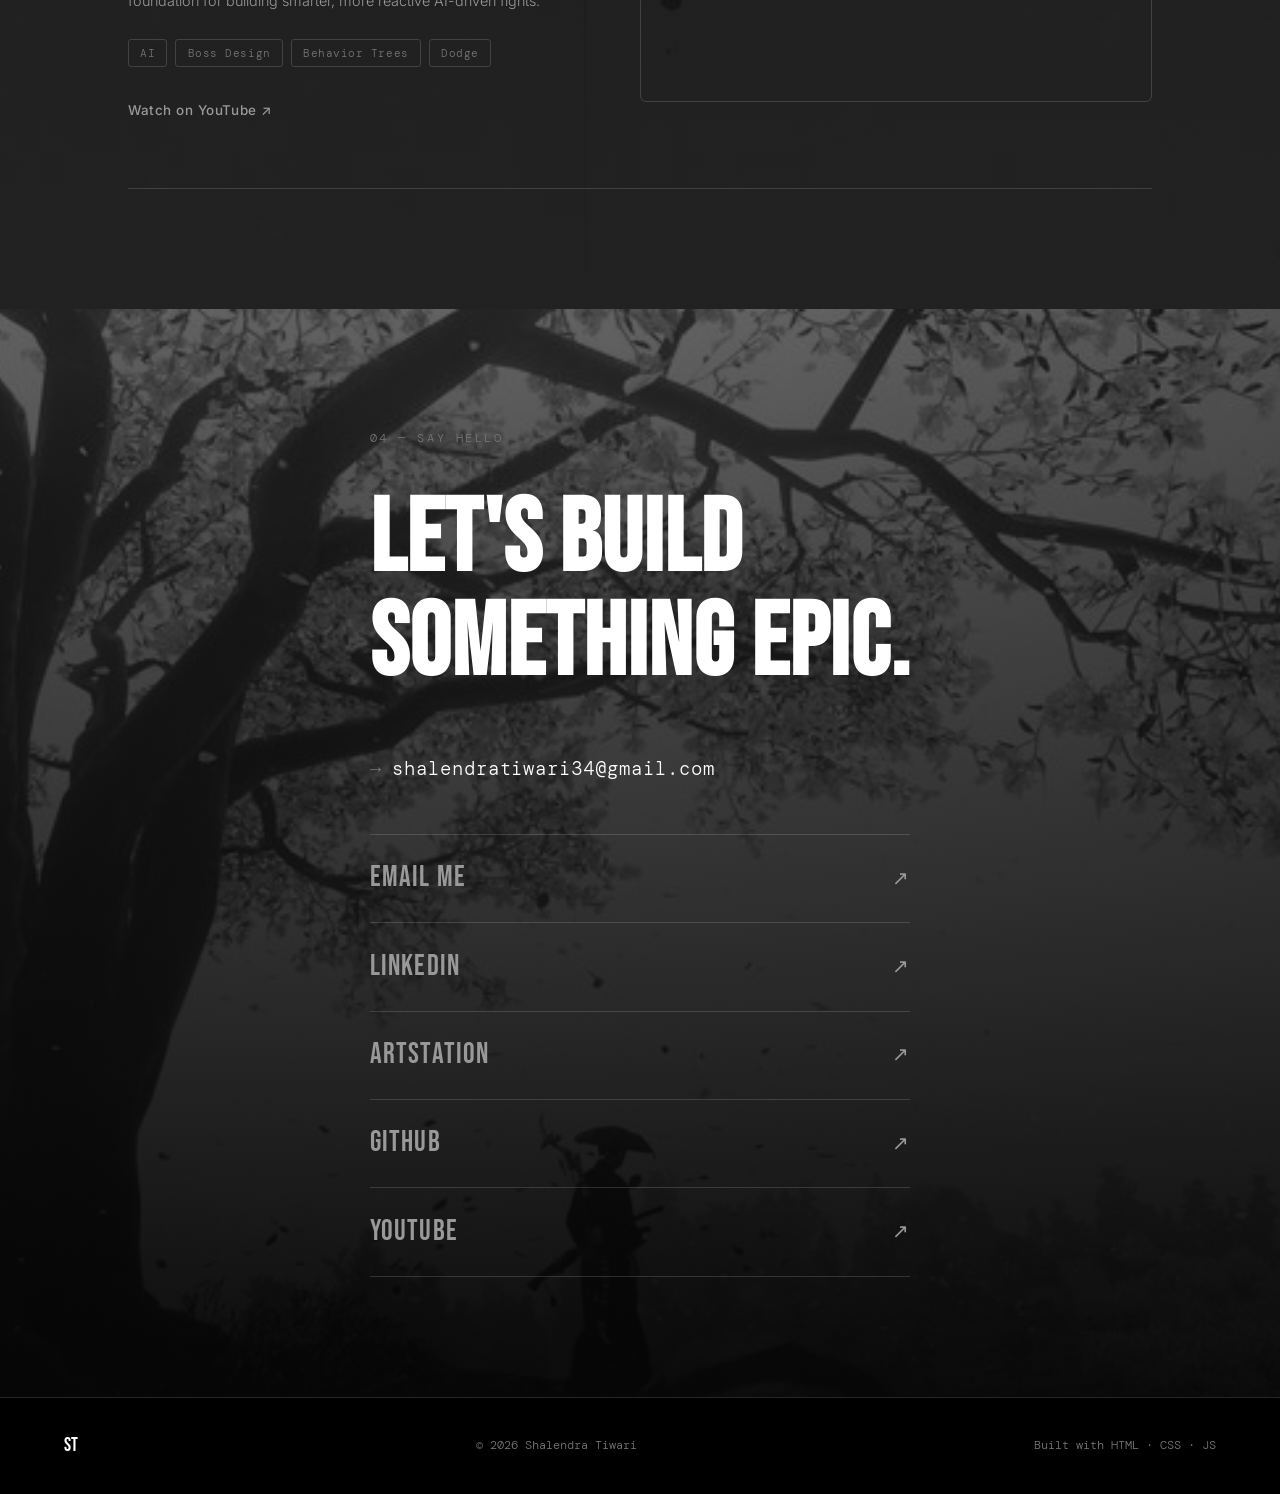
==== commit fc15a48f: "Add new Apariharya project, reorder projects, fix button hover UI, and optimize cursor/parallax perf" ====
--- a/index.html
+++ b/index.html
@@ -165,14 +165,44 @@
       </div>
 
       <div class="projects wrap">
-        <!-- 01 -->
+        <!-- 01 — Ekko's Ability (TOP) -->
         <article class="proj" data-reveal data-delay="1">
+          <a href="https://youtu.be/uNDN2MPngfc" target="_blank" rel="noopener" class="proj-media">
+            <img src="https://img.youtube.com/vi/uNDN2MPngfc/maxresdefault.jpg" alt="Ekko Time Ability" loading="lazy"/>
+            <div class="proj-play"><svg viewBox="0 0 24 24" fill="currentColor"><path d="M8 5v14l11-7z"/></svg></div>
+          </a>
+          <div class="proj-info">
+            <span class="proj-num">01</span>
+            <h3 class="proj-name">Recreating Ekko's Ability from League of Legends</h3>
+            <p class="proj-desc">I tried to recreate a gameplay mechanic inspired by League of Legends — specifically the ability of Ekko. The idea was to simulate the time-based mechanic: recording the player's state every frame and rewinding back to a past position with a ghost VFX effect.</p>
+            <div class="proj-tags"><span>Time Manipulation</span><span>GAS</span><span>State Rewind</span></div>
+            <a href="https://youtu.be/uNDN2MPngfc" target="_blank" rel="noopener" class="proj-link">Watch on YouTube ↗</a>
+          </div>
+        </article>
+
+        <!-- 02 — Apariharya (NEW) -->
+        <article class="proj proj--flip" data-reveal data-delay="2">
+          <a href="https://youtu.be/_f3g0NXYLNI" target="_blank" rel="noopener" class="proj-media">
+            <img src="https://img.youtube.com/vi/_f3g0NXYLNI/maxresdefault.jpg" alt="Apariharya – AI-Based Tactical Combat System in UE5.7" loading="lazy"/>
+            <div class="proj-play"><svg viewBox="0 0 24 24" fill="currentColor"><path d="M8 5v14l11-7z"/></svg></div>
+          </a>
+          <div class="proj-info">
+            <span class="proj-num">02</span>
+            <h3 class="proj-name">Apariharya – AI-Based Tactical Combat System in UE5.7</h3>
+            <p class="proj-desc">I'm excited to reveal the prototype for Apariharya, a project where tactical precision meets high-speed combat. The core focus here was to create an unpredictable AI enemy that forces the player to stay alert and adapt — built entirely in Unreal Engine 5.7 using Blueprints and Behavior Trees.</p>
+            <div class="proj-tags"><span>AI Combat</span><span>Behavior Trees</span><span>UE 5.7</span><span>Blueprints</span></div>
+            <a href="https://youtu.be/_f3g0NXYLNI" target="_blank" rel="noopener" class="proj-link">Watch on YouTube ↗</a>
+          </div>
+        </article>
+
+        <!-- 03 -->
+        <article class="proj" data-reveal data-delay="3">
           <a href="https://youtu.be/UdiglbGRRr8" target="_blank" rel="noopener" class="proj-media">
             <img src="img/warrior.png" alt="UE 5.7 Combat Prototype" loading="lazy"/>
             <div class="proj-play"><svg viewBox="0 0 24 24" fill="currentColor"><path d="M8 5v14l11-7z"/></svg></div>
           </a>
           <div class="proj-info">
-            <span class="proj-num">01</span>
+            <span class="proj-num">03</span>
             <h3 class="proj-name">Project Showcase | UE 5.7 | Combat Prototype</h3>
             <p class="proj-desc">A combat showcase from my current Unreal Engine project (UE 5.7). I've built an advanced, component-based combat system where health, combat logic, and state management are fully modular — designed for extensibility across different character types.</p>
             <div class="proj-tags"><span>Blueprints</span><span>Combat</span><span>UE 5.7</span><span>Component-Based</span></div>
@@ -180,40 +210,10 @@
           </div>
         </article>
 
-        <!-- 02 -->
-        <article class="proj proj--flip" data-reveal data-delay="2">
-          <a href="https://youtu.be/uNDN2MPngfc" target="_blank" rel="noopener" class="proj-media">
-            <img src="https://img.youtube.com/vi/uNDN2MPngfc/maxresdefault.jpg" alt="Ekko Time Ability" loading="lazy"/>
-            <div class="proj-play"><svg viewBox="0 0 24 24" fill="currentColor"><path d="M8 5v14l11-7z"/></svg></div>
-          </a>
-          <div class="proj-info">
-            <span class="proj-num">02</span>
-            <h3 class="proj-name">Recreating Ekko's Ability from League of Legends</h3>
-            <p class="proj-desc">I tried to recreate a gameplay mechanic inspired by League of Legends — specifically the ability of Ekko. The idea was to simulate the time-based mechanic: recording the player's state every frame and rewinding back to a past position with a ghost VFX effect.</p>
-            <div class="proj-tags"><span>Time Manipulation</span><span>GAS</span><span>State Rewind</span></div>
-            <a href="https://youtu.be/uNDN2MPngfc" target="_blank" rel="noopener" class="proj-link">Watch on YouTube ↗</a>
-          </div>
-        </article>
-
-        <!-- 03 -->
-        <article class="proj" data-reveal data-delay="3">
-          <a href="https://youtu.be/WINmKZlrN7U" target="_blank" rel="noopener" class="proj-media">
-            <img src="img/warrior.png" alt="Advanced Reusable Combat System" loading="lazy"/>
-            <div class="proj-play"><svg viewBox="0 0 24 24" fill="currentColor"><path d="M8 5v14l11-7z"/></svg></div>
-          </a>
-          <div class="proj-info">
-            <span class="proj-num">03</span>
-            <h3 class="proj-name">Advanced Reusable Combat System – UE 5.7</h3>
-            <p class="proj-desc">An advanced and modular combat system developed in Unreal Engine 5.7. This is an early-stage prototype and not a final implementation. The system is designed to be reusable — any character can be plugged in with minimal configuration, keeping abilities and logic decoupled.</p>
-            <div class="proj-tags"><span>Modular</span><span>GAS</span><span>C++</span><span>Reusable</span></div>
-            <a href="https://youtu.be/WINmKZlrN7U" target="_blank" rel="noopener" class="proj-link">Watch on YouTube ↗</a>
-          </div>
-        </article>
-
         <!-- 04 -->
         <article class="proj proj--flip" data-reveal data-delay="4">
           <a href="https://youtu.be/wVdT-37f0YY" target="_blank" rel="noopener" class="proj-media">
-            <img src="https://img.youtube.com/vi/wVdT-37f0YY/maxresdefault.jpg" alt="UE5 Combat & AI Boss Fights" loading="lazy"/>
+            <img src="https://img.youtube.com/vi/wVdT-37f0YY/maxresdefault.jpg" alt="UE5 Combat &amp; AI Boss Fights" loading="lazy"/>
             <div class="proj-play"><svg viewBox="0 0 24 24" fill="currentColor"><path d="M8 5v14l11-7z"/></svg></div>
           </a>
           <div class="proj-info">
--- a/style.css
+++ b/style.css
@@ -52,17 +52,21 @@
   position: fixed; width: 7px; height: 7px;
   background: var(--ivory);
   border-radius: 50%; pointer-events: none; z-index: 9999;
+  top: 0; left: 0;
+  will-change: transform;
   transform: translate(-50%, -50%);
-  transition: background .15s, transform .1s;
+  transition: background .15s, width .1s, height .1s;
 }
 #cur-ring {
   position: fixed; width: 36px; height: 36px;
   border: 1px solid rgba(255,255,255,.4);
   border-radius: 50%; pointer-events: none; z-index: 9998;
+  top: 0; left: 0;
+  will-change: transform;
   transform: translate(-50%, -50%);
   transition: width .25s, height .25s, border-color .25s;
 }
-body.hov #cur-dot  { background: var(--ivory); transform: translate(-50%,-50%) scale(2.5); }
+body.hov #cur-dot  { background: var(--ivory); width: 12px; height: 12px; }
 body.hov #cur-ring { width: 54px; height: 54px; border-color: rgba(255,255,255,.6); }
 
 /* ── LAYOUT ──────────────────────────────────────────────────── */
@@ -98,7 +102,7 @@
   letter-spacing: .03em; transition: all .3s; cursor: none;
 }
 .btn--fill   { background: var(--ivory); color: var(--bg); }
-.btn--fill:hover { background: var(--red); color: var(--ivory); transform: translateY(-2px); }
+.btn--fill:hover { background: var(--ivory); color: #000000; transform: translateY(-2px); }
 .btn--outline { border: 1.5px solid rgba(232,226,212,.35); color: var(--ivory2); }
 .btn--outline:hover { border-color: var(--ivory); color: var(--ivory); transform: translateY(-2px); }
 
@@ -168,7 +172,7 @@
   color: var(--ivory); border: 1px solid var(--border); border-radius: 50px;
   padding: .55rem 1.4rem; transition: all .3s;
 }
-.hdr-cta:hover { background: var(--red); border-color: var(--red); }
+.hdr-cta:hover { background: var(--ivory); border-color: var(--ivory); color: #000000; }
 
 /* Red dot active indicator */
 .hdr-link.active { color: var(--ivory); }
